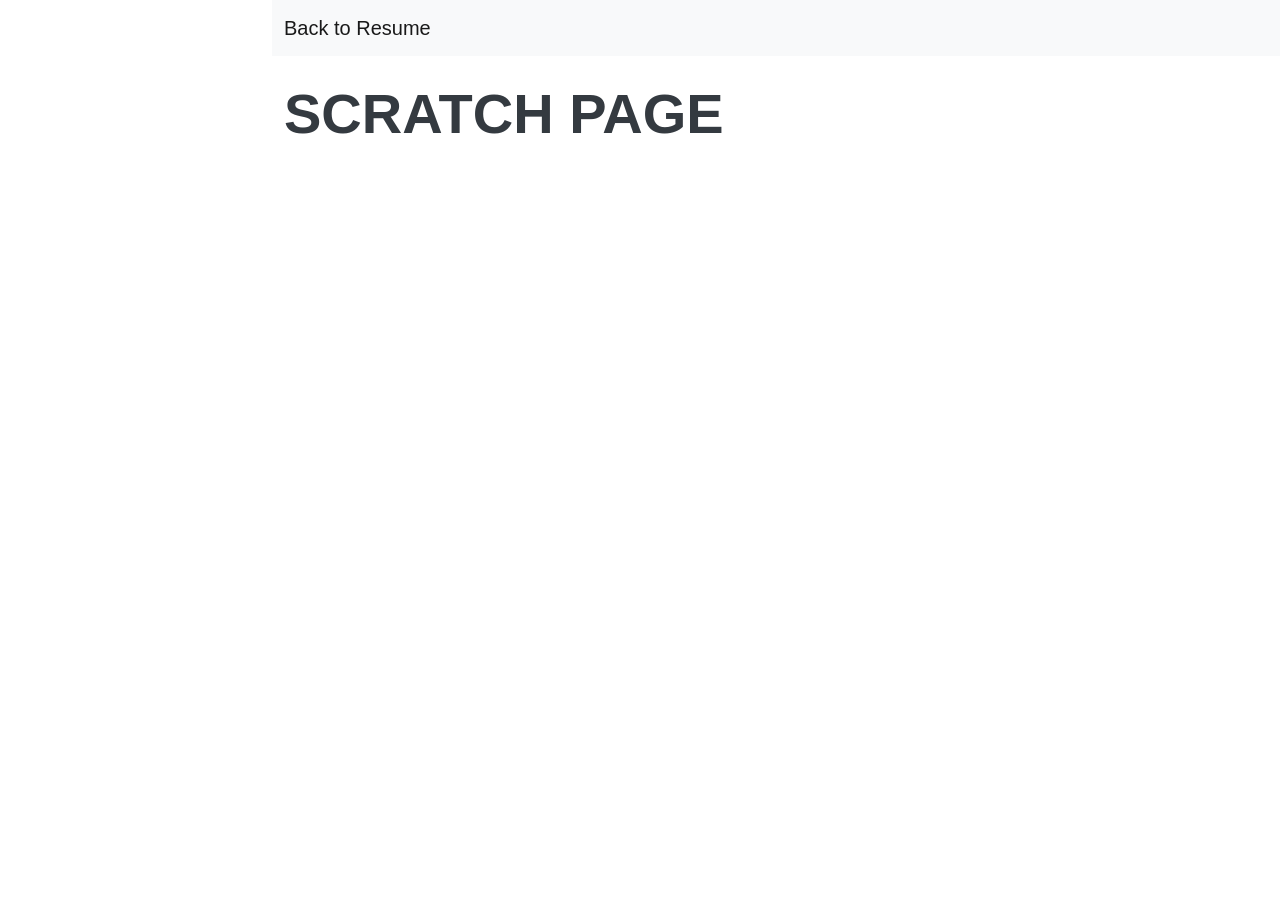
==== scratch.html @ 8b9b1673 "Add files via upload" ====
<!DOCTYPE html>
<html lang="en">
    <head>
        <meta charset="utf-8" />
        <meta name="viewport" content="width=device-width, initial-scale=1, shrink-to-fit=no" />
        <meta name="description" content="" />
        <meta name="author" content="" />
        <title>Scratch Page</title>
        <link rel="icon" type="image/x-icon" href="assets/img/favicon.ico" />
        <link href="css/styles.css" rel="stylesheet" />
    </head>
    <body>
        <nav class="navbar navbar-expand-lg navbar-light bg-light">
            <div class="container-fluid justify-content-start">
                <a class="navbar-brand" href="index.html">Back to Resume</a>
            </div>
        </nav>

        <main class="container py-4">
            <h1 class="h2">Scratch Page</h1>
        </main>
    </body>
</html>
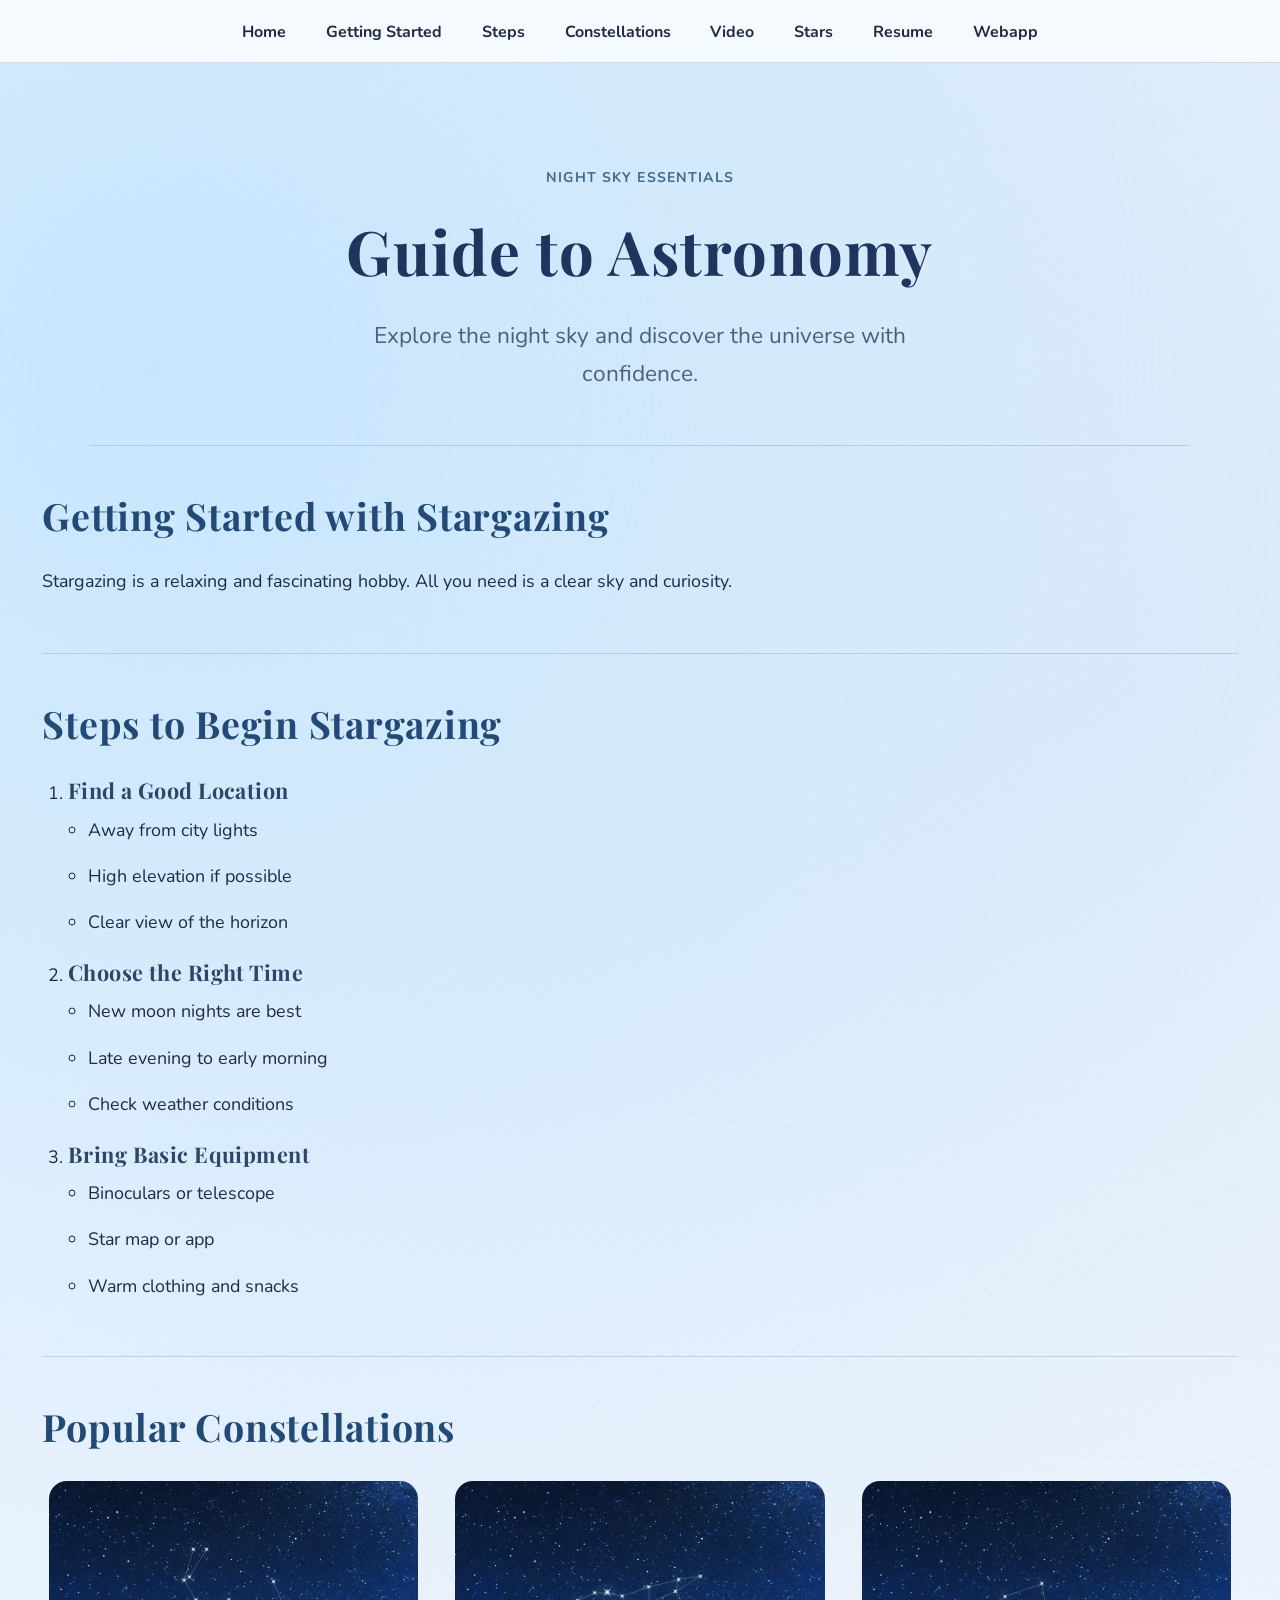
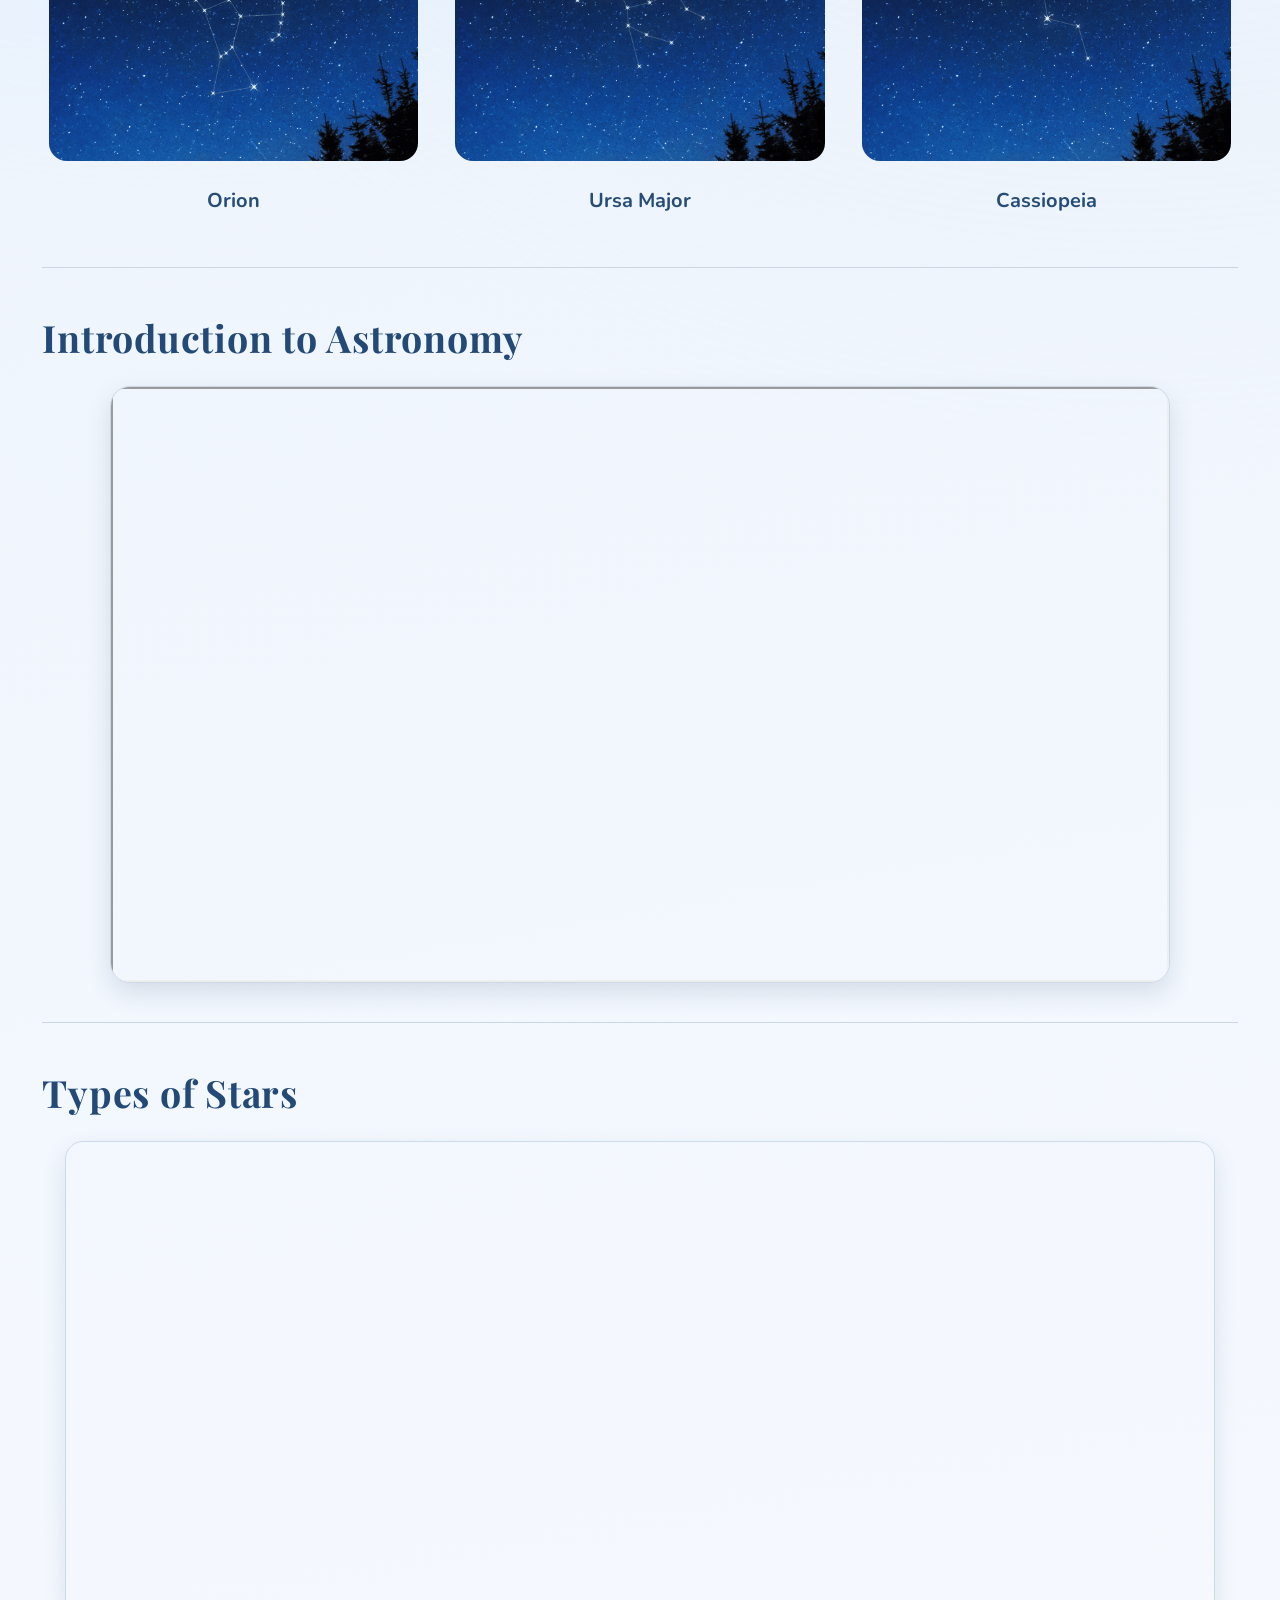
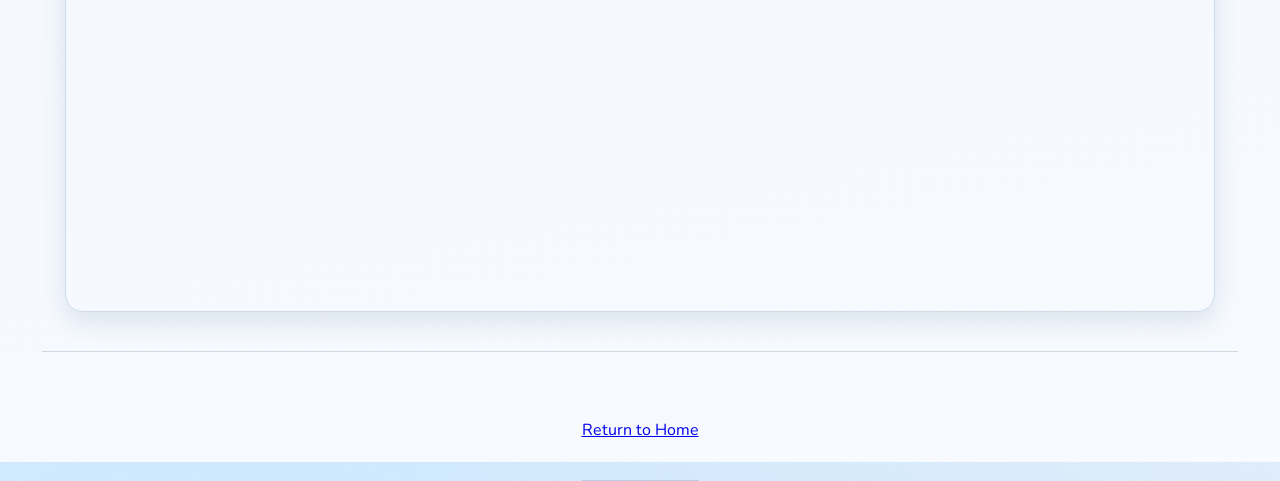
==== commit d55e5da7: "Add files via upload" ====
--- a/scratch.html
+++ b/scratch.html
@@ -1,23 +1,148 @@
 <!DOCTYPE html>
 <html lang="en">
-    <head>
-        <meta charset="utf-8" />
-        <meta name="viewport" content="width=device-width, initial-scale=1, shrink-to-fit=no" />
-        <meta name="description" content="" />
-        <meta name="author" content="" />
-        <title>Scratch Page</title>
-        <link rel="icon" type="image/x-icon" href="assets/img/favicon.ico" />
-        <link href="css/styles.css" rel="stylesheet" />
-    </head>
-    <body>
-        <nav class="navbar navbar-expand-lg navbar-light bg-light">
-            <div class="container-fluid justify-content-start">
-                <a class="navbar-brand" href="index.html">Back to Resume</a>
+<head>
+    <meta charset="UTF-8">
+    <meta name="viewport" content="width=device-width, initial-scale=1.0">
+    <title>Astronomy & Stargazing</title>
+    <link rel="preconnect" href="https://fonts.googleapis.com">
+    <link rel="preconnect" href="https://fonts.gstatic.com" crossorigin>
+    <link href="https://fonts.googleapis.com/css2?family=Nunito:wght@400;500;700&family=Playfair+Display:wght@600;700&display=swap" rel="stylesheet">
+    <link href="css/scratch.css" rel="stylesheet">
+</head>
+<body>
+    <nav>
+        <ul class="nav-bar">
+            <li><a href="#home">Home</a></li>
+            <li><a href="#getting-started">Getting Started</a></li>
+            <li><a href="#steps">Steps</a></li>
+            <li><a href="#constellations">Constellations</a></li>
+            <li><a href="#video">Video</a></li>
+            <li><a href="#graphic">Stars</a></li>
+            <li><a href="index.html">Resume</a></li>
+            <li><a href="recipe.html">Webapp</a></li>
+        </ul>
+    </nav>
+
+    <header id="home" class="hero">
+        <p class="hero-kicker">Night Sky Essentials</p>
+        <h1>Guide to Astronomy</h1>
+        <p class="hero-subtitle">Explore the night sky and discover the universe with confidence.</p>
+    </header>
+
+    <main>
+        <section id="getting-started" class="panel">
+            <h2>Getting Started with Stargazing</h2>
+            <p>Stargazing is a relaxing and fascinating hobby. All you need is a clear sky and curiosity.</p>
+        </section>
+
+        <section id="steps" class="panel">
+            <h2>Steps to Begin Stargazing</h2>
+            <ol>
+                <li>
+                    <h3>Find a Good Location</h3>
+                    <ul>
+                        <li>Away from city lights</li>
+                        <li>High elevation if possible</li>
+                        <li>Clear view of the horizon</li>
+                    </ul>
+                </li>
+                <li>
+                    <h3>Choose the Right Time</h3>
+                    <ul>
+                        <li>New moon nights are best</li>
+                        <li>Late evening to early morning</li>
+                        <li>Check weather conditions</li>
+                    </ul>
+                </li>
+                <li>
+                    <h3>Bring Basic Equipment</h3>
+                    <ul>
+                        <li>Binoculars or telescope</li>
+                        <li>Star map or app</li>
+                        <li>Warm clothing and snacks</li>
+                    </ul>
+                </li>
+            </ol>
+        </section>
+
+        <section id="constellations" class="panel">
+            <h2>Popular Constellations</h2>
+            <div class="image-gallery">
+                <article class="image-card">
+                    <img src="assets/img/orion.png" alt="Orion constellation">
+                    <p>Orion</p>
+                </article>
+                <article class="image-card">
+                    <img src="assets/img/ursamajor.png" alt="Ursa Major constellation">
+                    <p>Ursa Major</p>
+                </article>
+                <article class="image-card">
+                    <img src="assets/img/cassiopeia.png" alt="Cassiopeia constellation">
+                    <p>Cassiopeia</p>
+                </article>
             </div>
-        </nav>
+        </section>
 
-        <main class="container py-4">
-            <h1 class="h2">Scratch Page</h1>
-        </main>
-    </body>
+        <section id="video" class="panel">
+            <h2>Introduction to Astronomy</h2>
+            <div class="video-container">
+                <iframe
+                    src="https://www.youtube.com/embed/0rHUDWjR5gg?si=VynJkywMv_De6exq"
+                    title="YouTube video player"
+                    allow="accelerometer; autoplay; clipboard-write; encrypted-media; gyroscope; picture-in-picture; web-share"
+                    referrerpolicy="strict-origin-when-cross-origin"
+                    allowfullscreen>
+                </iframe>
+            </div>
+        </section>
+
+        <section id="graphic" class="panel">
+            <h2>Types of Stars</h2>
+            <div class="tableau-wrap">
+                <div class='tableauPlaceholder' id='viz1776195110739'>
+                    <noscript>
+                        <a href='#'><img alt='Dashboard 1' src='https://public.tableau.com/static/images/St/Stars_16065990729940/Dashboard1/1_rss.png' style='border: none' /></a>
+                    </noscript>
+                    <object class='tableauViz'>
+                        <param name='host_url' value='https%3A%2F%2Fpublic.tableau.com%2F' />
+                        <param name='embed_code_version' value='3' />
+                        <param name='site_root' value='' />
+                        <param name='name' value='Stars_16065990729940/Dashboard1' />
+                        <param name='tabs' value='no' />
+                        <param name='toolbar' value='yes' />
+                        <param name='static_image' value='https://public.tableau.com/static/images/St/Stars_16065990729940/Dashboard1/1.png' />
+                        <param name='animate_transition' value='yes' />
+                        <param name='display_static_image' value='yes' />
+                        <param name='display_spinner' value='yes' />
+                        <param name='display_overlay' value='yes' />
+                        <param name='display_count' value='yes' />
+                        <param name='language' value='en-US' />
+                    </object>
+                </div>
+            </div>
+        </section>
+    </main>
+
+    <footer>
+        <a class="panel" href="#home">Return to Home</a>
+    </footer>
+
+    <script type='text/javascript'>
+        var divElement = document.getElementById('viz1776195110739');
+        var vizElement = divElement.getElementsByTagName('object')[0];
+        if (divElement.offsetWidth > 900) {
+            vizElement.style.width = '100%';
+            vizElement.style.height = '760px';
+        } else if (divElement.offsetWidth > 540) {
+            vizElement.style.width = '100%';
+            vizElement.style.height = '680px';
+        } else {
+            vizElement.style.width = '100%';
+            vizElement.style.height = '980px';
+        }
+        var scriptElement = document.createElement('script');
+        scriptElement.src = 'https://public.tableau.com/javascripts/api/viz_v1.js';
+        vizElement.parentNode.insertBefore(scriptElement, vizElement);
+    </script>
+</body>
 </html>
--- a/css/scratch.css
+++ b/css/scratch.css
@@ -0,0 +1,239 @@
+:root {
+    --bg-top: #e9f1fb;
+    --bg-bottom: #f7faff;
+    --ink: #1f2a44;
+    --muted: #4d5f7b;
+    --line: rgba(105, 133, 164, 0.28);
+    --accent: #2c7fb8;
+    --accent-soft: #e8f2fb;
+}
+
+* {
+    box-sizing: border-box;
+}
+
+html {
+    scroll-behavior: smooth;
+}
+
+body {
+    margin: 0;
+    font-family: "Nunito", "Segoe UI", Tahoma, sans-serif;
+    color: var(--ink);
+    background:
+        radial-gradient(circle at 12% 10%, rgba(189, 227, 255, 0.75), transparent 42%),
+        radial-gradient(circle at 88% 18%, rgba(216, 230, 246, 0.55), transparent 44%),
+        linear-gradient(170deg, var(--bg-top), var(--bg-bottom));
+    line-height: 1.7;
+}
+
+nav {
+    position: sticky;
+    top: 0;
+    z-index: 10;
+    backdrop-filter: blur(10px);
+    background-color: rgba(249, 252, 255, 0.9);
+    border-bottom: 1px solid var(--line);
+}
+
+.nav-bar {
+    list-style: none;
+    display: flex;
+    gap: 0.7rem;
+    justify-content: center;
+    flex-wrap: wrap;
+    margin: 0;
+    padding: 1rem 1.2rem;
+}
+
+.nav-bar a {
+    text-decoration: none;
+    color: var(--ink);
+    font-weight: 700;
+    font-size: 1rem;
+    padding: 0.45rem 0.9rem;
+    border-radius: 999px;
+    transition: background-color 0.2s ease, color 0.2s ease;
+}
+
+.nav-bar a:hover {
+    background-color: var(--accent-soft);
+    color: var(--accent);
+}
+
+.hero {
+    text-align: center;
+    max-width: 1100px;
+    margin: 2.2rem auto 0;
+    padding: 4.2rem 2rem 3.2rem;
+    border-bottom: 1px solid var(--line);
+}
+
+.hero-kicker {
+    margin: 0;
+    letter-spacing: 0.08em;
+    text-transform: uppercase;
+    color: #43698d;
+    font-size: 0.88rem;
+    font-weight: 700;
+}
+
+h1,
+h2,
+h3 {
+    font-family: "Playfair Display", Georgia, serif;
+    font-weight: 700;
+    letter-spacing: 0.02em;
+}
+
+h1 {
+    margin: 0.55rem 0 0.85rem;
+    font-size: clamp(2.4rem, 4.8vw, 4rem);
+    color: #1e355d;
+}
+
+.hero-subtitle {
+    margin: 0 auto;
+    font-size: clamp(1.16rem, 2vw, 1.42rem);
+    max-width: 42ch;
+    color: var(--muted);
+}
+
+main {
+    max-width: 1240px;
+    margin: 0 auto;
+    padding: 0 1.4rem 3rem;
+}
+
+.panel {
+    margin: 0;
+    padding: clamp(1.75rem, 3vw, 2.5rem) 0;
+    border-bottom: 1px solid var(--line);
+    background: transparent;
+}
+
+h2 {
+    margin-top: 0;
+    margin-bottom: 0.7rem;
+    font-size: clamp(1.8rem, 3.1vw, 2.35rem);
+    color: #234a77;
+}
+
+.panel p,
+li {
+    font-size: 1.12rem;
+}
+
+#steps ol {
+    margin: 1rem 0 0;
+    padding-left: 1.6rem;
+}
+
+#steps li {
+    margin-bottom: 1rem;
+}
+
+#steps h3 {
+    margin: 0 0 0.3rem;
+    font-size: 1.35rem;
+    color: #2f4568;
+}
+
+#steps ul {
+    margin-top: 0.35rem;
+    padding-left: 1.25rem;
+}
+
+.image-gallery {
+    display: grid;
+    grid-template-columns: repeat(auto-fit, minmax(260px, 1fr));
+    gap: 1.5rem;
+    margin-top: 1rem;
+}
+
+.image-card {
+    text-align: center;
+    padding: 0.4rem;
+}
+
+.image-card img {
+    width: 100%;
+    max-width: 380px;
+    min-height: 280px;
+    object-fit: cover;
+    border-radius: 18px;
+    background: transparent;
+    border: none;
+    padding: 0;
+}
+
+.image-card p {
+    margin: 0.85rem 0 0.25rem;
+    font-size: 1.25rem;
+    font-weight: 700;
+    color: #264c78;
+}
+
+.video-container {
+    width: 100%;
+    max-width: 1060px;
+    margin: 1rem auto 0;
+    border-radius: 20px;
+    overflow: hidden;
+    box-shadow: 0 10px 24px rgba(37, 70, 108, 0.14);
+    border: 1px solid rgba(121, 152, 180, 0.32);
+}
+
+.video-container iframe {
+    width: 100%;
+    aspect-ratio: 16 / 9;
+    display: block;
+}
+
+.tableau-wrap {
+    margin-top: 1rem;
+    width: 100%;
+    max-width: 1150px;
+    margin-left: auto;
+    margin-right: auto;
+    border-radius: 18px;
+    overflow: hidden;
+    border: 1px solid rgba(121, 152, 180, 0.32);
+    box-shadow: 0 10px 24px rgba(37, 70, 108, 0.12);
+}
+
+.tableauPlaceholder,
+.tableauViz {
+    width: 100%;
+}
+
+footer {
+    text-align: center;
+    padding: 1.1rem;
+    font-size: 1rem;
+    color: #4f6581;
+}
+
+@media (max-width: 760px) {
+    .hero {
+        margin: 1.4rem 0.9rem 0;
+        padding: 3rem 1.2rem 2.4rem;
+    }
+
+    .nav-bar {
+        justify-content: flex-start;
+    }
+
+    .panel {
+        padding: 1.35rem 0;
+    }
+
+    .image-card img {
+        min-height: 235px;
+    }
+
+    .panel p,
+    li {
+        font-size: 1.03rem;
+    }
+}
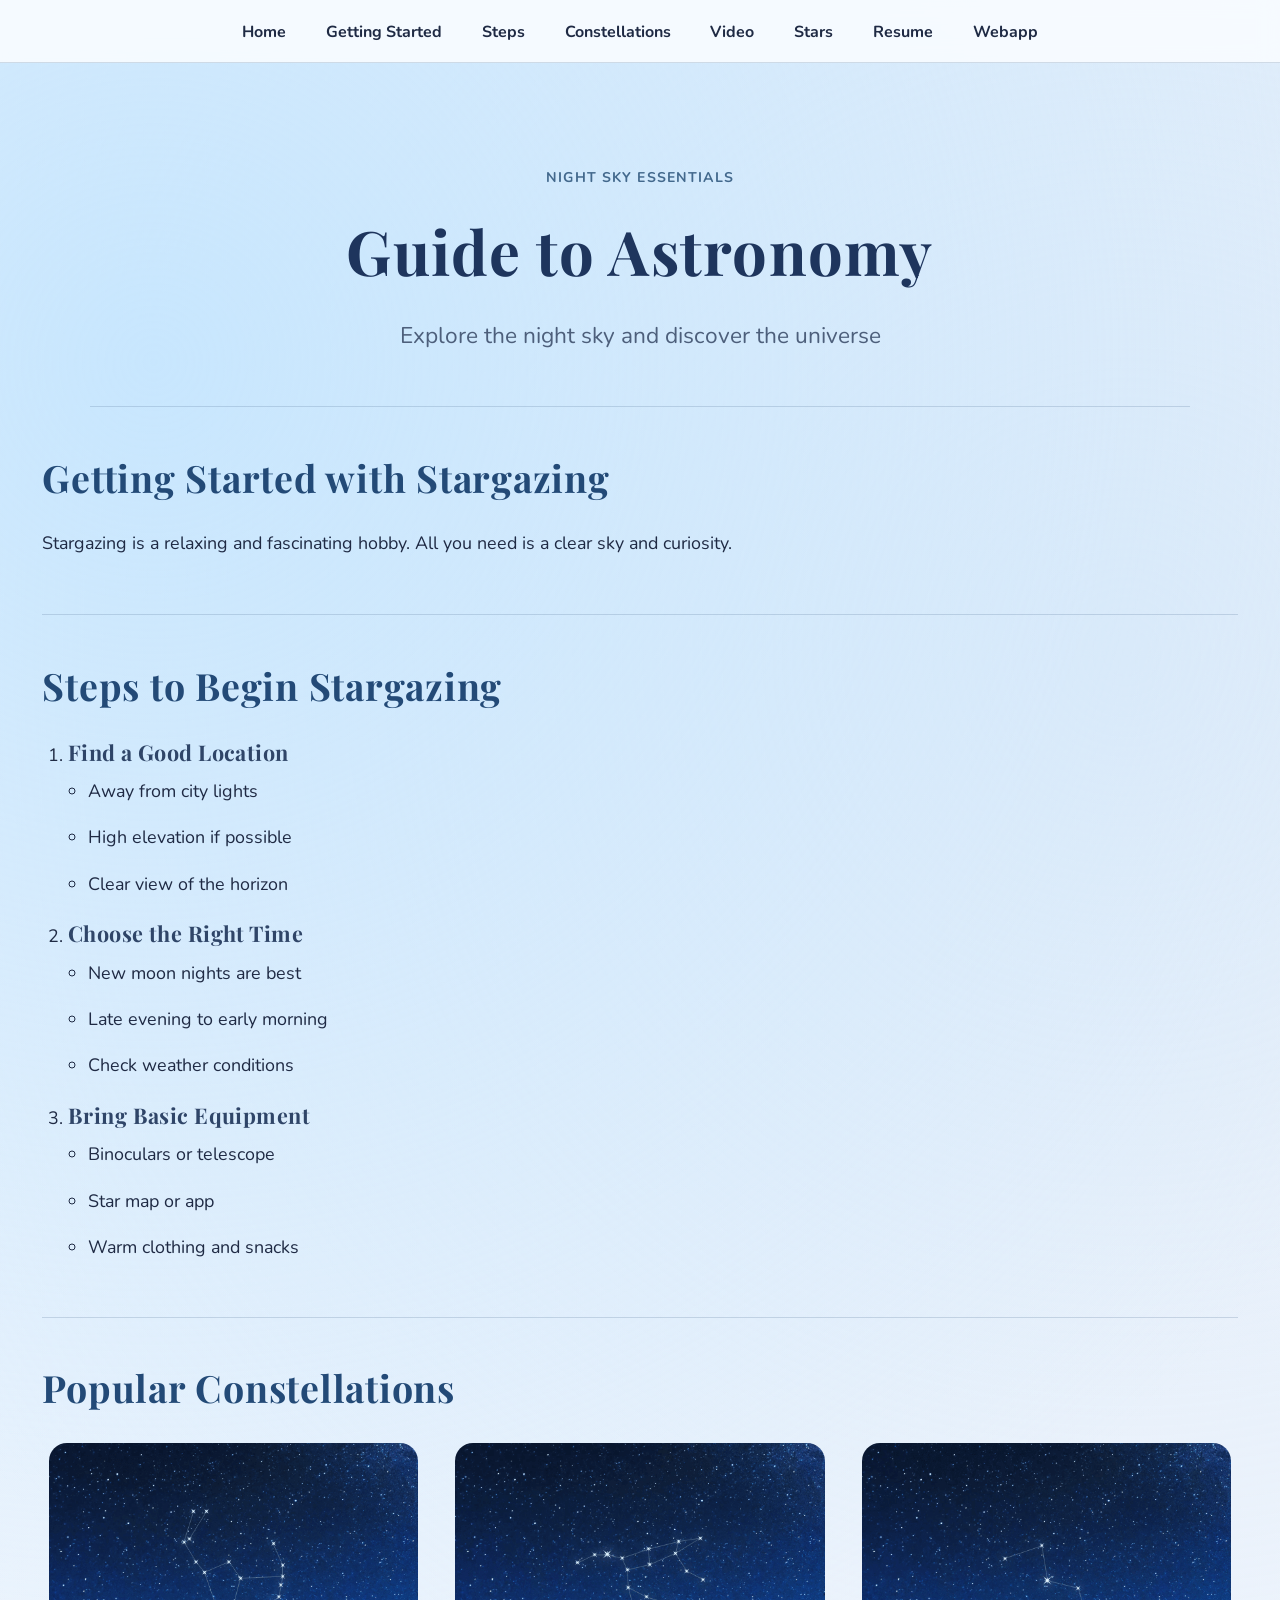
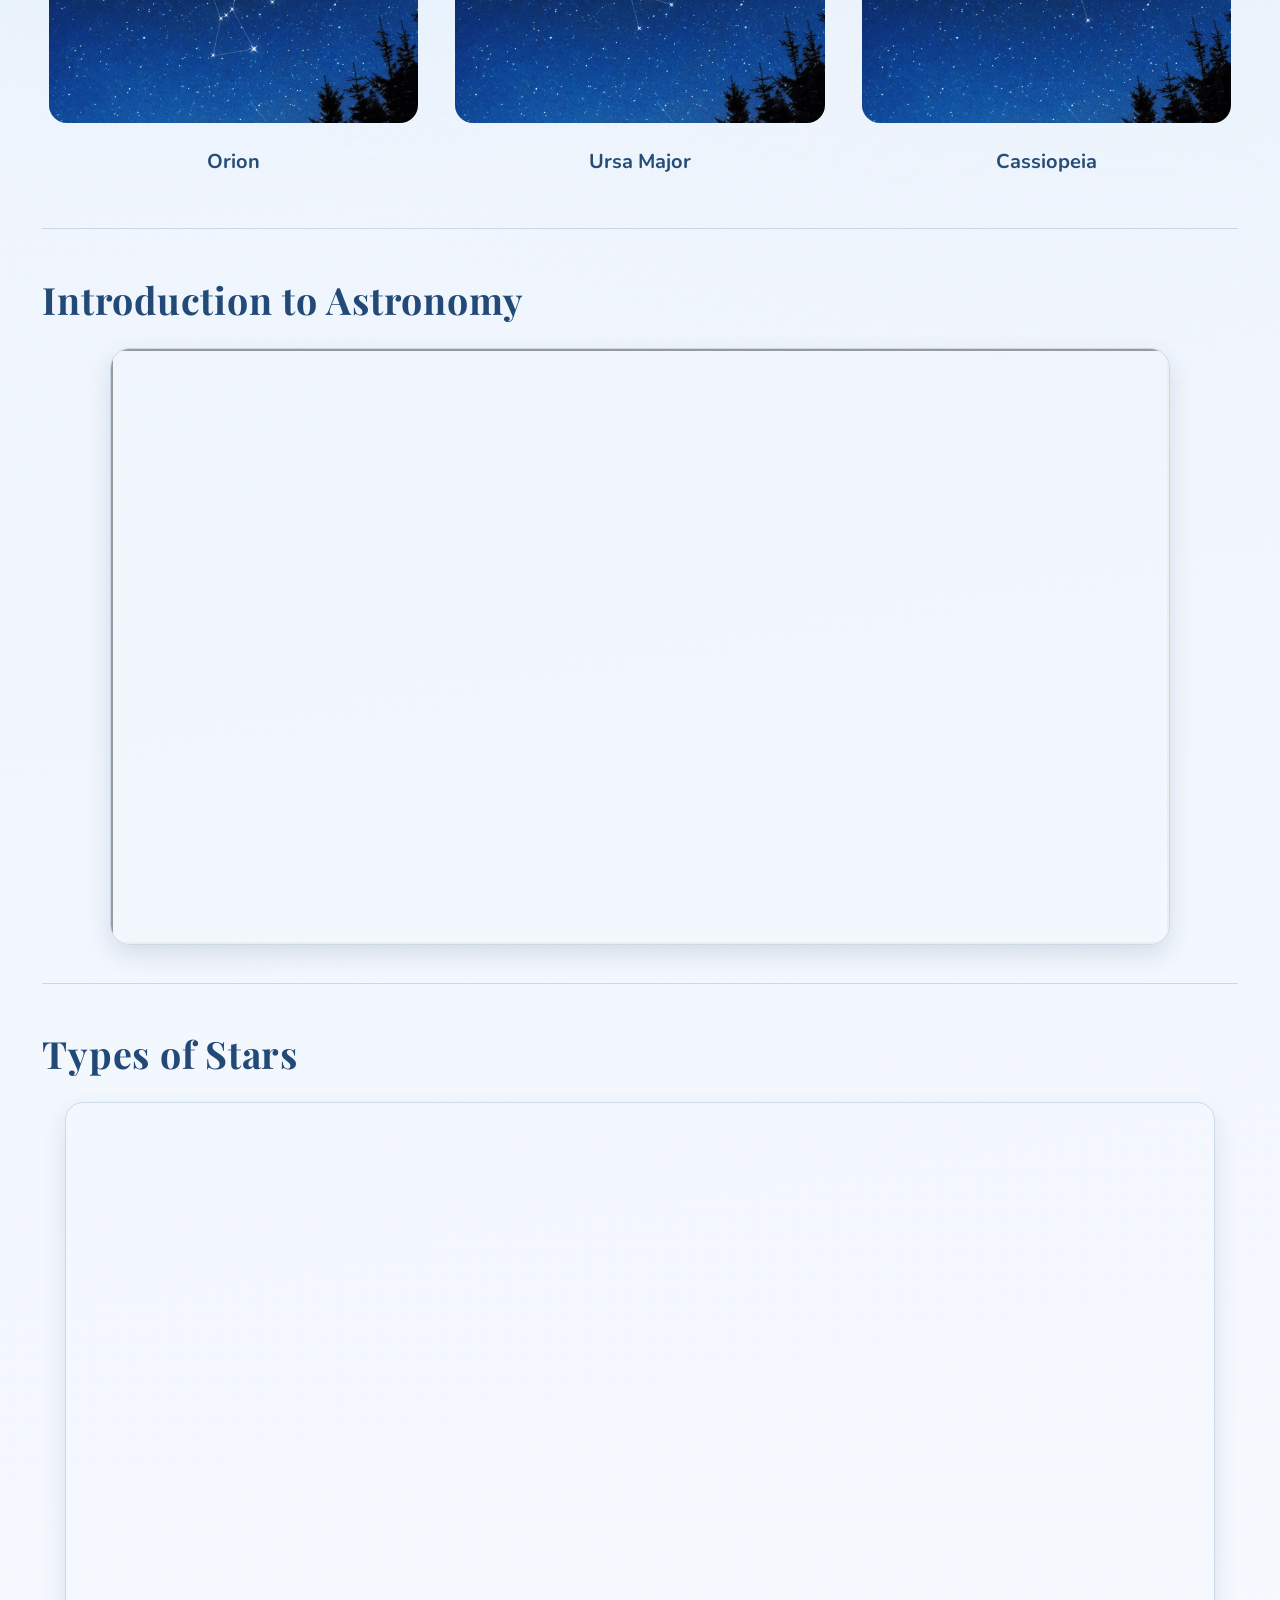
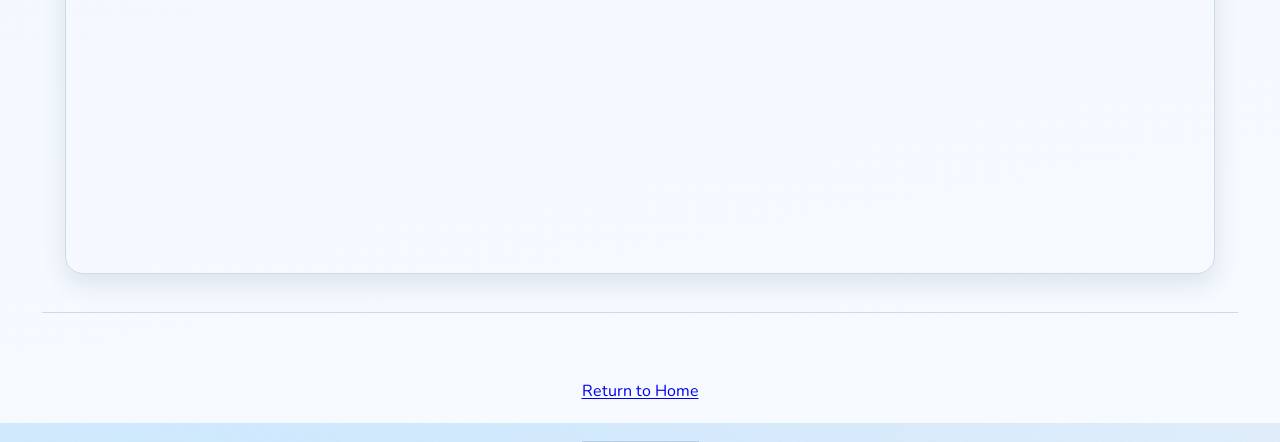
==== commit f873239a: "Add files via upload" ====
--- a/scratch.html
+++ b/scratch.html
@@ -26,7 +26,7 @@
     <header id="home" class="hero">
         <p class="hero-kicker">Night Sky Essentials</p>
         <h1>Guide to Astronomy</h1>
-        <p class="hero-subtitle">Explore the night sky and discover the universe with confidence.</p>
+        <p class="hero-subtitle">Explore the night sky and discover the universe</p>
     </header>
 
     <main>
